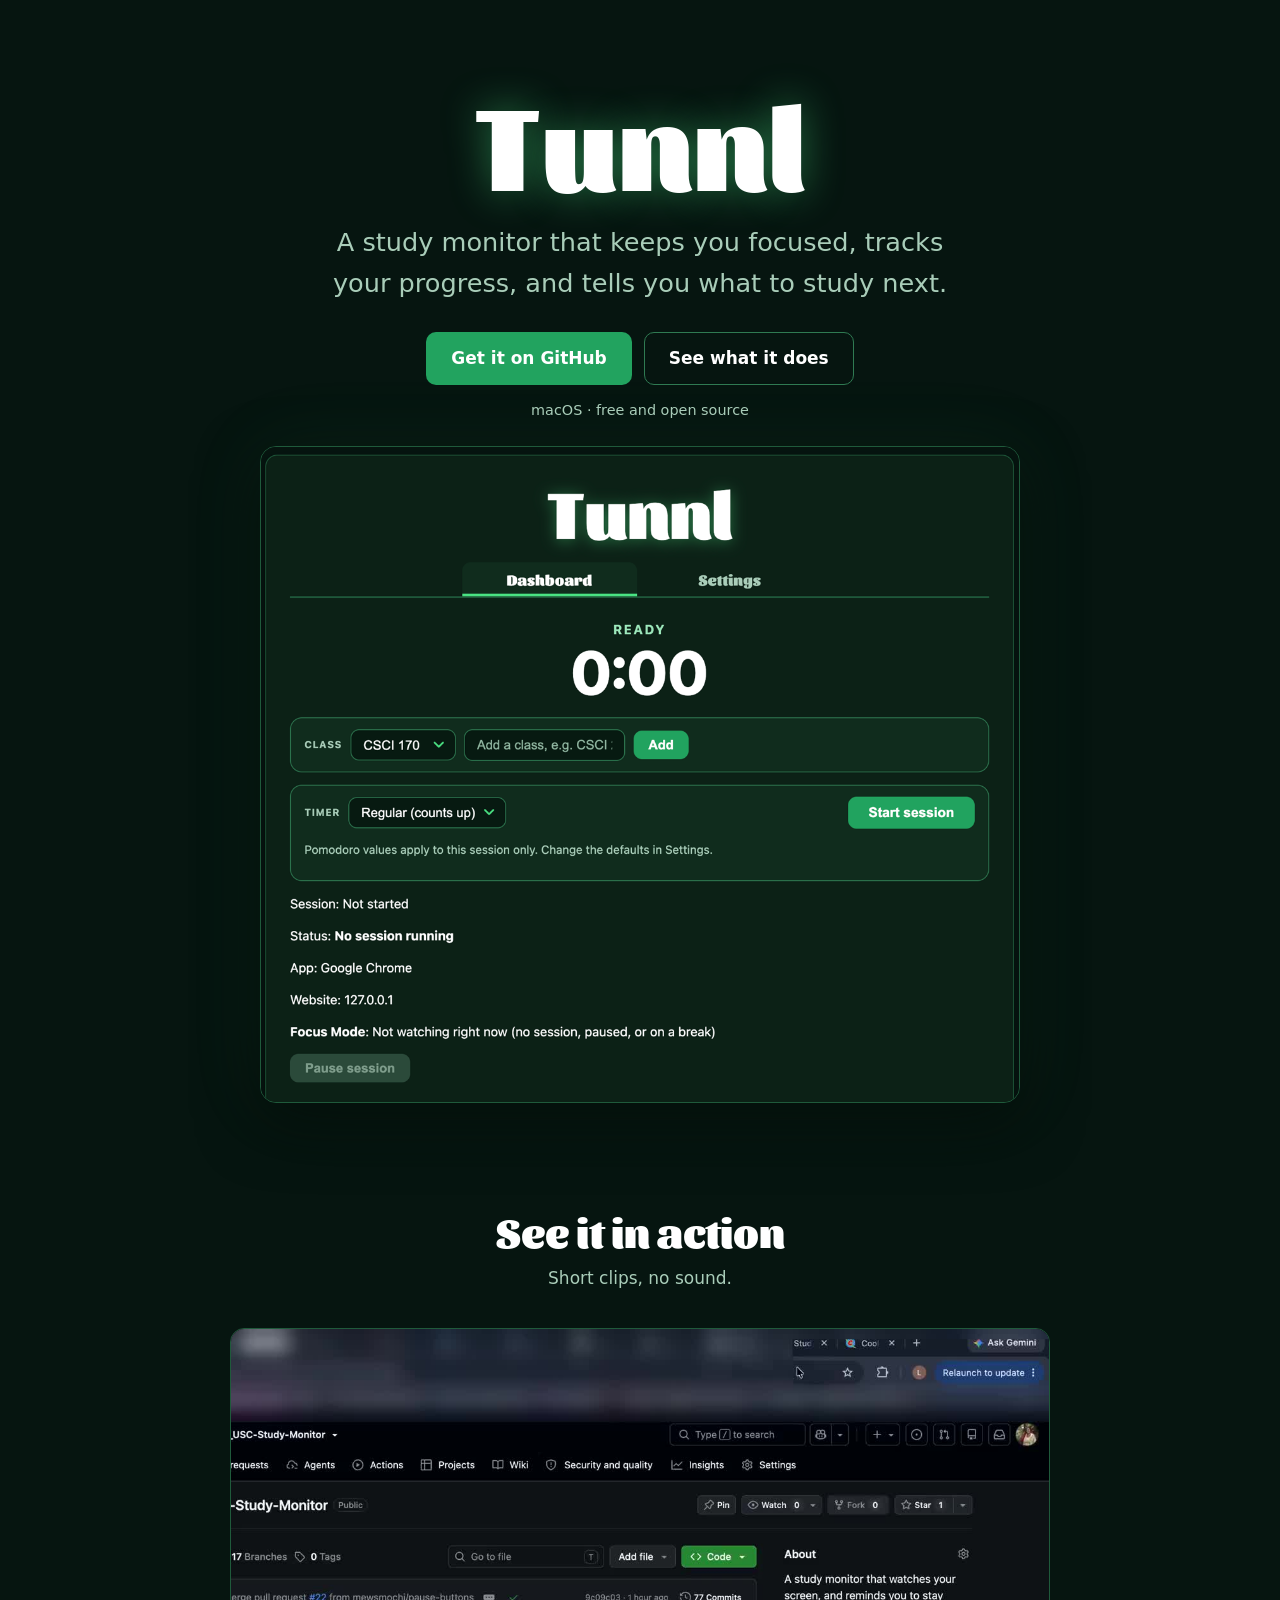
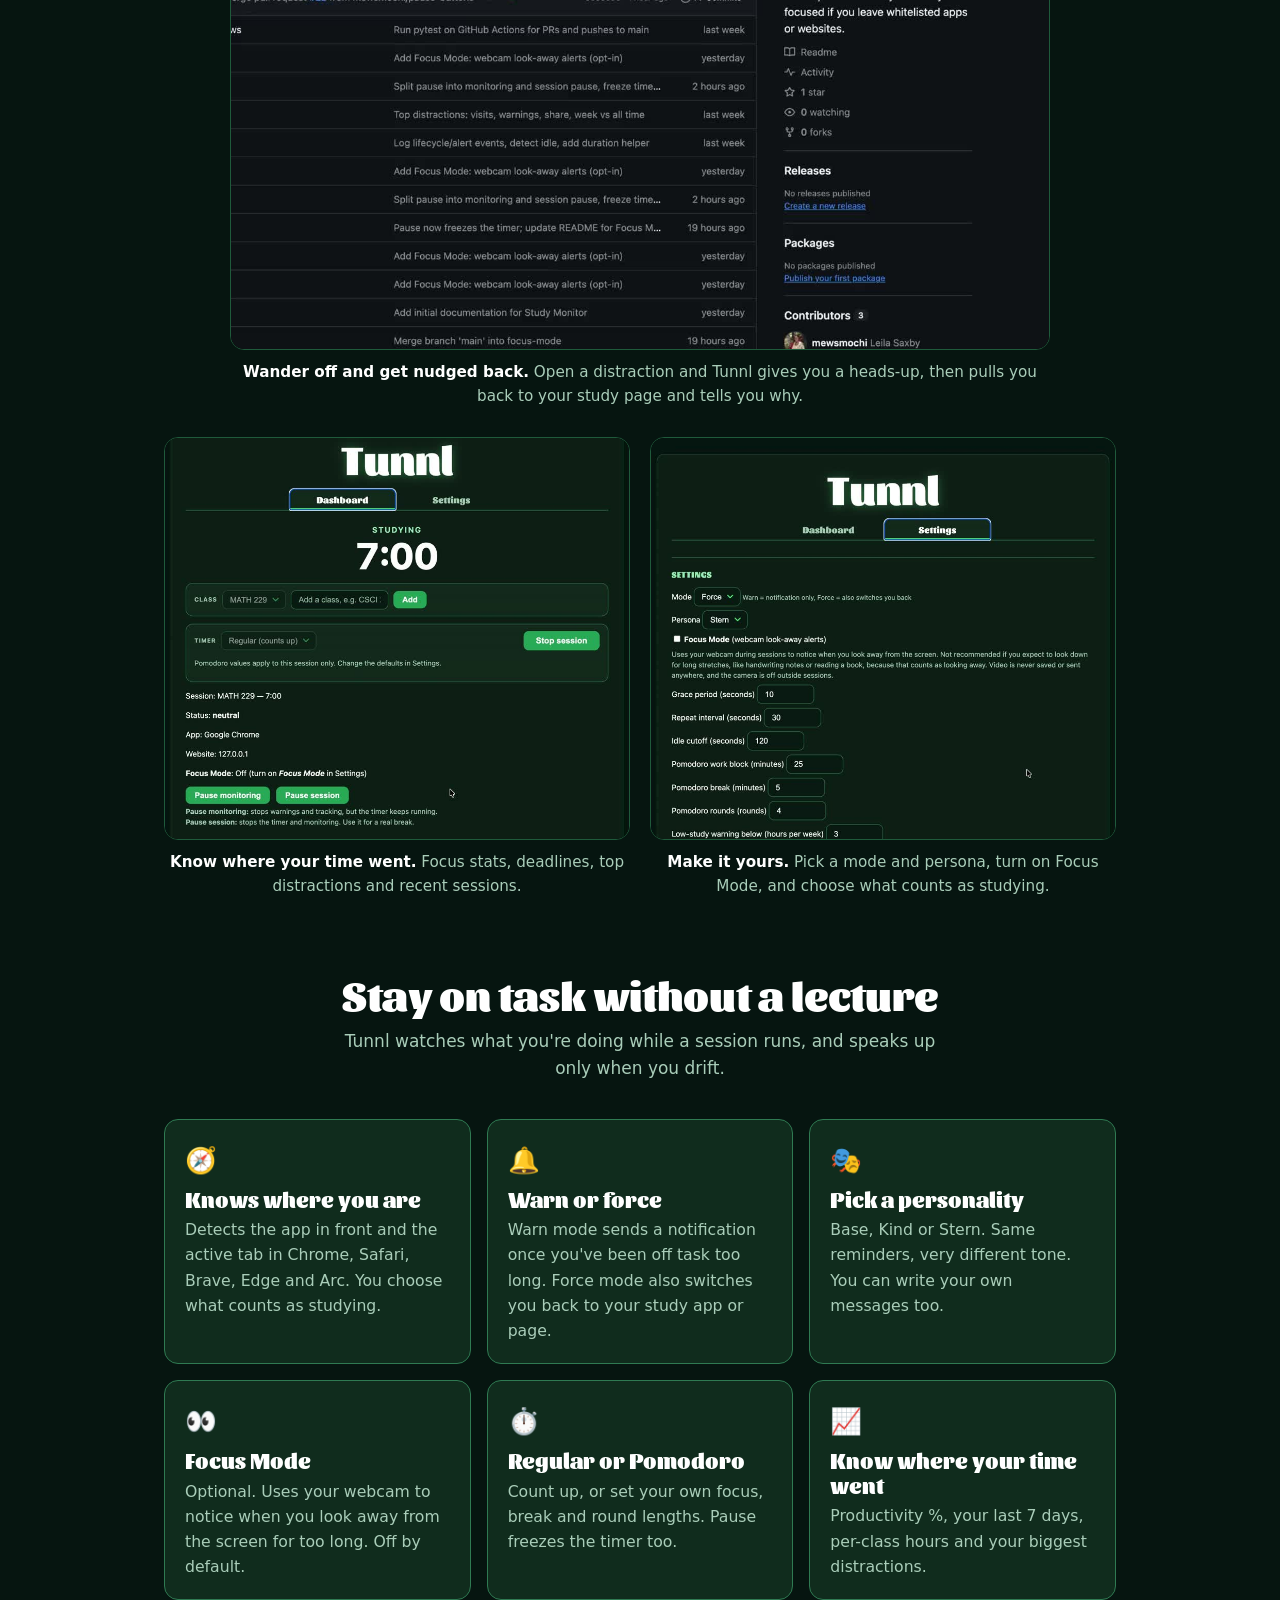
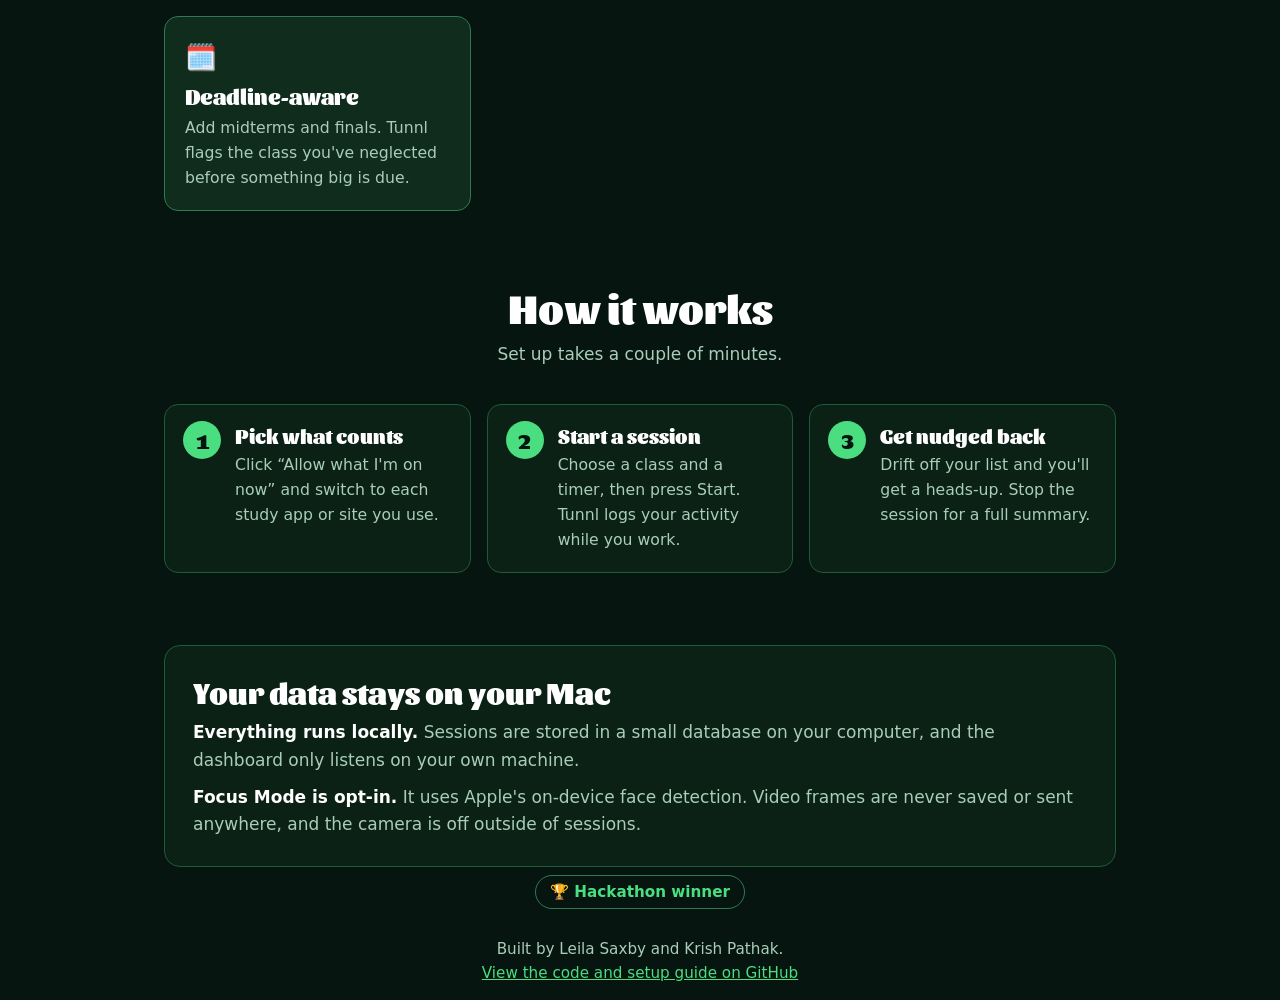
==== docs/index.html @ 22659955 "Add landing page with demo clips" ====
<!DOCTYPE html>
<html lang="en">
<head>
<meta charset="utf-8">
<meta name="viewport" content="width=device-width, initial-scale=1">
<title>Tunnl: a study monitor that keeps you focused</title>
<meta name="description" content="Tunnl watches which app or website you're on during a study session, nudges you back when you drift, and tells you what to study next. macOS, open source.">
<link rel="preconnect" href="https://fonts.googleapis.com">
<link href="https://fonts.googleapis.com/css2?family=Sansita:wght@800;900&display=swap" rel="stylesheet">
<style>
  :root {
    --bg: #061510; --panel: #0b2116; --card: #102c1d; --line: #2f7a52;
    --fg: #fff; --muted: #a9cdb9; --accent: #4ade80; --btn: #22a35f;
    --display: "Sansita", "Avenir Next", "Trebuchet MS", sans-serif;
  }
  * { box-sizing: border-box; }
  html { scroll-behavior: smooth; }
  body { margin: 0; background: var(--bg); color: var(--fg);
         font: 17px/1.6 -apple-system, system-ui, "Segoe UI", sans-serif; }
  a { color: var(--accent); }
  .wrap { max-width: 1000px; margin: 0 auto; padding: 0 24px; }
  h1, h2, h3 { font-family: var(--display); font-weight: 900; line-height: 1.15; margin: 0; }

  /* Hero */
  .hero { text-align: center; padding: 72px 0 40px; }
  .hero h1 { font-size: clamp(4rem, 14vw, 7.5rem); text-shadow: 0 0 40px rgba(74,222,128,.45); }
  .tagline { font-size: clamp(1.2rem, 3vw, 1.6rem); color: var(--muted); max-width: 640px; margin: 12px auto 28px; }
  .buttons { display: flex; gap: 12px; justify-content: center; flex-wrap: wrap; }
  .btn { display: inline-block; padding: 12px 24px; border-radius: 10px; font-weight: 700;
         text-decoration: none; background: var(--btn); color: #fff; border: 1px solid transparent; }
  .btn:hover { background: #2bbf70; }
  .btn.ghost { background: none; border-color: var(--line); color: var(--fg); }
  .btn.ghost:hover { background: var(--card); }
  .note { color: var(--muted); font-size: .9rem; margin-top: 14px; }

  /* Screenshot */
  .shot { margin: 24px auto 0; max-width: 760px; }
  .shot img { width: 100%; height: auto; display: block; border-radius: 16px;
              border: 1px solid #1f5a3b; box-shadow: 0 20px 60px rgba(0,0,0,.5), 0 0 80px rgba(74,222,128,.08); }

  /* Demo videos */
  .demo { margin: 0 auto 28px; }
  .demo video { width: 100%; height: auto; display: block; border-radius: 14px;
                border: 1px solid #1f5a3b; background: #000; }
  .demo figcaption { color: var(--muted); font-size: .95rem; margin-top: 10px; text-align: center; }
  .demo figcaption b { color: var(--fg); }
  .demo-row { display: grid; gap: 20px; grid-template-columns: repeat(auto-fit, minmax(300px, 1fr)); }
  .demo-row .demo { margin: 0; }

  /* Sections */
  section { padding: 64px 0 8px; }
  section h2 { font-size: clamp(2rem, 5vw, 2.6rem); text-align: center; margin-bottom: 10px; }
  .lead { text-align: center; color: var(--muted); max-width: 620px; margin: 0 auto 36px; }
  .grid { display: grid; gap: 16px; grid-template-columns: repeat(auto-fit, minmax(270px, 1fr)); }
  .tile { background: var(--card); border: 1px solid var(--line); border-radius: 14px; padding: 20px; }
  .tile h3 { font-size: 1.35rem; margin-bottom: 6px; }
  .tile p { margin: 0; color: var(--muted); font-size: .98rem; }
  .tile .icon { font-size: 1.6rem; display: block; margin-bottom: 6px; }

  /* Steps */
  .steps { counter-reset: step; display: grid; gap: 16px; grid-template-columns: repeat(auto-fit, minmax(240px, 1fr)); }
  .step { background: var(--panel); border: 1px solid #1f5a3b; border-radius: 14px; padding: 20px 20px 20px 70px; position: relative; }
  .step::before { counter-increment: step; content: counter(step); position: absolute; left: 18px; top: 16px;
                  width: 38px; height: 38px; border-radius: 50%; background: var(--accent); color: var(--bg);
                  font: 900 1.3rem var(--display); display: grid; place-items: center; }
  .step h3 { font-size: 1.25rem; margin-bottom: 4px; }
  .step p { margin: 0; color: var(--muted); font-size: .98rem; }

  /* Privacy */
  .privacy { background: var(--panel); border: 1px solid #1f5a3b; border-radius: 16px; padding: 28px; }
  .privacy h2 { text-align: left; font-size: 1.9rem; }
  .privacy p { color: var(--muted); margin: 10px 0 0; }
  .privacy strong { color: var(--fg); }

  footer { text-align: center; color: var(--muted); padding: 56px 0 48px; font-size: .95rem; }
  footer .badge { display: inline-block; border: 1px solid var(--line); border-radius: 999px;
                  padding: 4px 14px; margin-bottom: 12px; color: var(--accent); font-weight: 600; }
</style>
</head>
<body>

<header class="hero wrap">
  <h1>Tunnl</h1>
  <p class="tagline">A study monitor that keeps you focused, tracks your progress, and tells you what to study next.</p>
  <div class="buttons">
    <a class="btn" href="https://github.com/mewsmochi/scope_USC-Study-Monitor">Get it on GitHub</a>
    <a class="btn ghost" href="#features">See what it does</a>
  </div>
  <p class="note">macOS · free and open source</p>
  <div class="shot">
    <img src="tunnl-dashboard.png" alt="The Tunnl dashboard: a timer, a class picker, a Pomodoro option and live status.">
  </div>
</header>

<main class="wrap">

  <section id="demo">
    <h2>See it in action</h2>
    <p class="lead">Short clips, no sound.</p>
    <figure class="demo" style="max-width:820px">
      <video src="force-back-demo.mp4" poster="force-back-demo-poster.jpg" autoplay muted loop playsinline preload="metadata"></video>
      <figcaption><b>Wander off and get nudged back.</b> Open a distraction and Tunnl gives you a heads-up, then pulls you back to your study page and tells you why.</figcaption>
    </figure>
    <div class="demo-row">
      <figure class="demo">
        <video src="dashboard-tour.mp4" poster="dashboard-tour-poster.jpg" autoplay muted loop playsinline preload="metadata"></video>
        <figcaption><b>Know where your time went.</b> Focus stats, deadlines, top distractions and recent sessions.</figcaption>
      </figure>
      <figure class="demo">
        <video src="settings-tour.mp4" poster="settings-tour-poster.jpg" autoplay muted loop playsinline preload="metadata"></video>
        <figcaption><b>Make it yours.</b> Pick a mode and persona, turn on Focus Mode, and choose what counts as studying.</figcaption>
      </figure>
    </div>
  </section>

  <section id="features">
    <h2>Stay on task without a lecture</h2>
    <p class="lead">Tunnl watches what you're doing while a session runs, and speaks up only when you drift.</p>
    <div class="grid">
      <div class="tile"><span class="icon">🧭</span><h3>Knows where you are</h3>
        <p>Detects the app in front and the active tab in Chrome, Safari, Brave, Edge and Arc. You choose what counts as studying.</p></div>
      <div class="tile"><span class="icon">🔔</span><h3>Warn or force</h3>
        <p>Warn mode sends a notification once you've been off task too long. Force mode also switches you back to your study app or page.</p></div>
      <div class="tile"><span class="icon">🎭</span><h3>Pick a personality</h3>
        <p>Base, Kind or Stern. Same reminders, very different tone. You can write your own messages too.</p></div>
      <div class="tile"><span class="icon">👀</span><h3>Focus Mode</h3>
        <p>Optional. Uses your webcam to notice when you look away from the screen for too long. Off by default.</p></div>
      <div class="tile"><span class="icon">⏱️</span><h3>Regular or Pomodoro</h3>
        <p>Count up, or set your own focus, break and round lengths. Pause freezes the timer too.</p></div>
      <div class="tile"><span class="icon">📈</span><h3>Know where your time went</h3>
        <p>Productivity %, your last 7 days, per-class hours and your biggest distractions.</p></div>
      <div class="tile"><span class="icon">🗓️</span><h3>Deadline-aware</h3>
        <p>Add midterms and finals. Tunnl flags the class you've neglected before something big is due.</p></div>
    </div>
  </section>

  <section>
    <h2>How it works</h2>
    <p class="lead">Set up takes a couple of minutes.</p>
    <div class="steps">
      <div class="step"><h3>Pick what counts</h3><p>Click “Allow what I'm on now” and switch to each study app or site you use.</p></div>
      <div class="step"><h3>Start a session</h3><p>Choose a class and a timer, then press Start. Tunnl logs your activity while you work.</p></div>
      <div class="step"><h3>Get nudged back</h3><p>Drift off your list and you'll get a heads-up. Stop the session for a full summary.</p></div>
    </div>
  </section>

  <section>
    <div class="privacy">
      <h2>Your data stays on your Mac</h2>
      <p><strong>Everything runs locally.</strong> Sessions are stored in a small database on your computer, and the dashboard only listens on your own machine.</p>
      <p><strong>Focus Mode is opt-in.</strong> It uses Apple's on-device face detection. Video frames are never saved or sent anywhere, and the camera is off outside of sessions.</p>
    </div>
  </section>

</main>

<footer class="wrap">
  <div class="badge">🏆 Hackathon winner</div>
  <p>Built by Leila Saxby and Krish Pathak.<br>
  <a href="https://github.com/mewsmochi/scope_USC-Study-Monitor">View the code and setup guide on GitHub</a></p>
</footer>

</body>
</html>
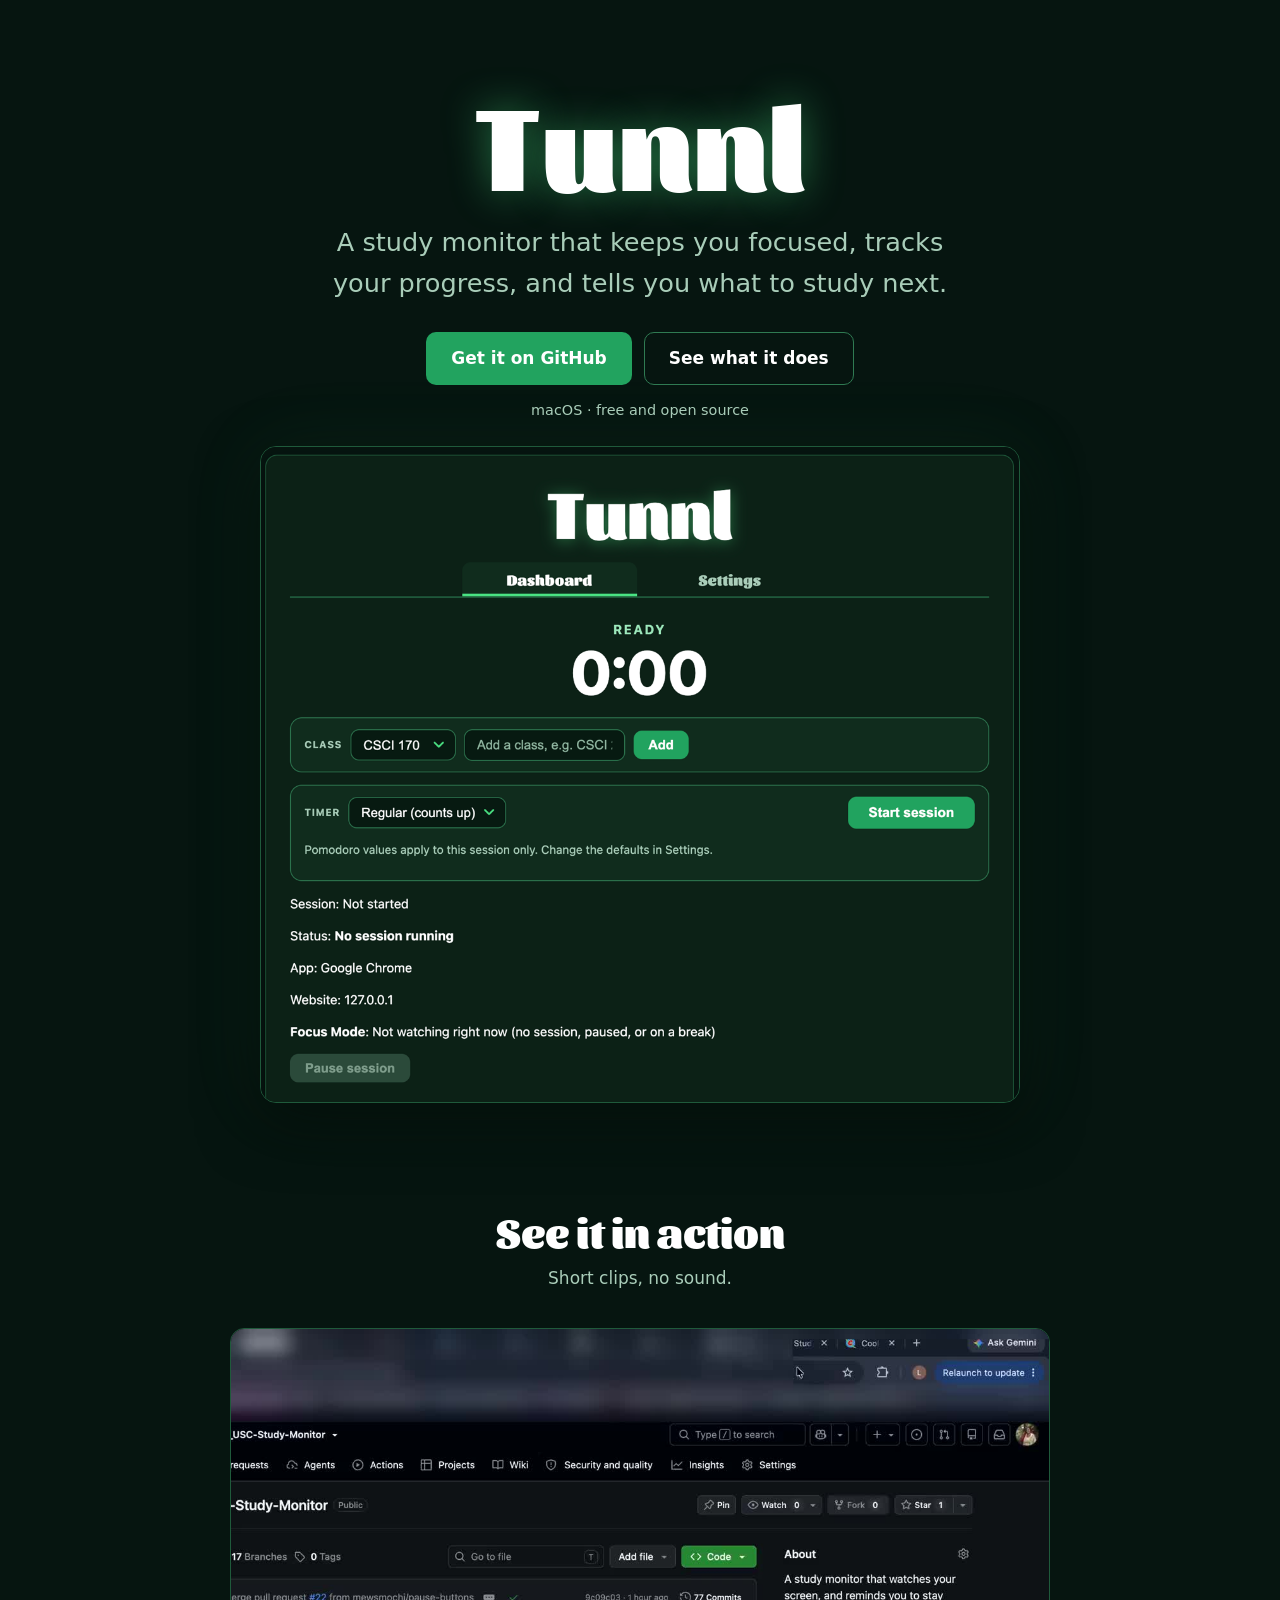
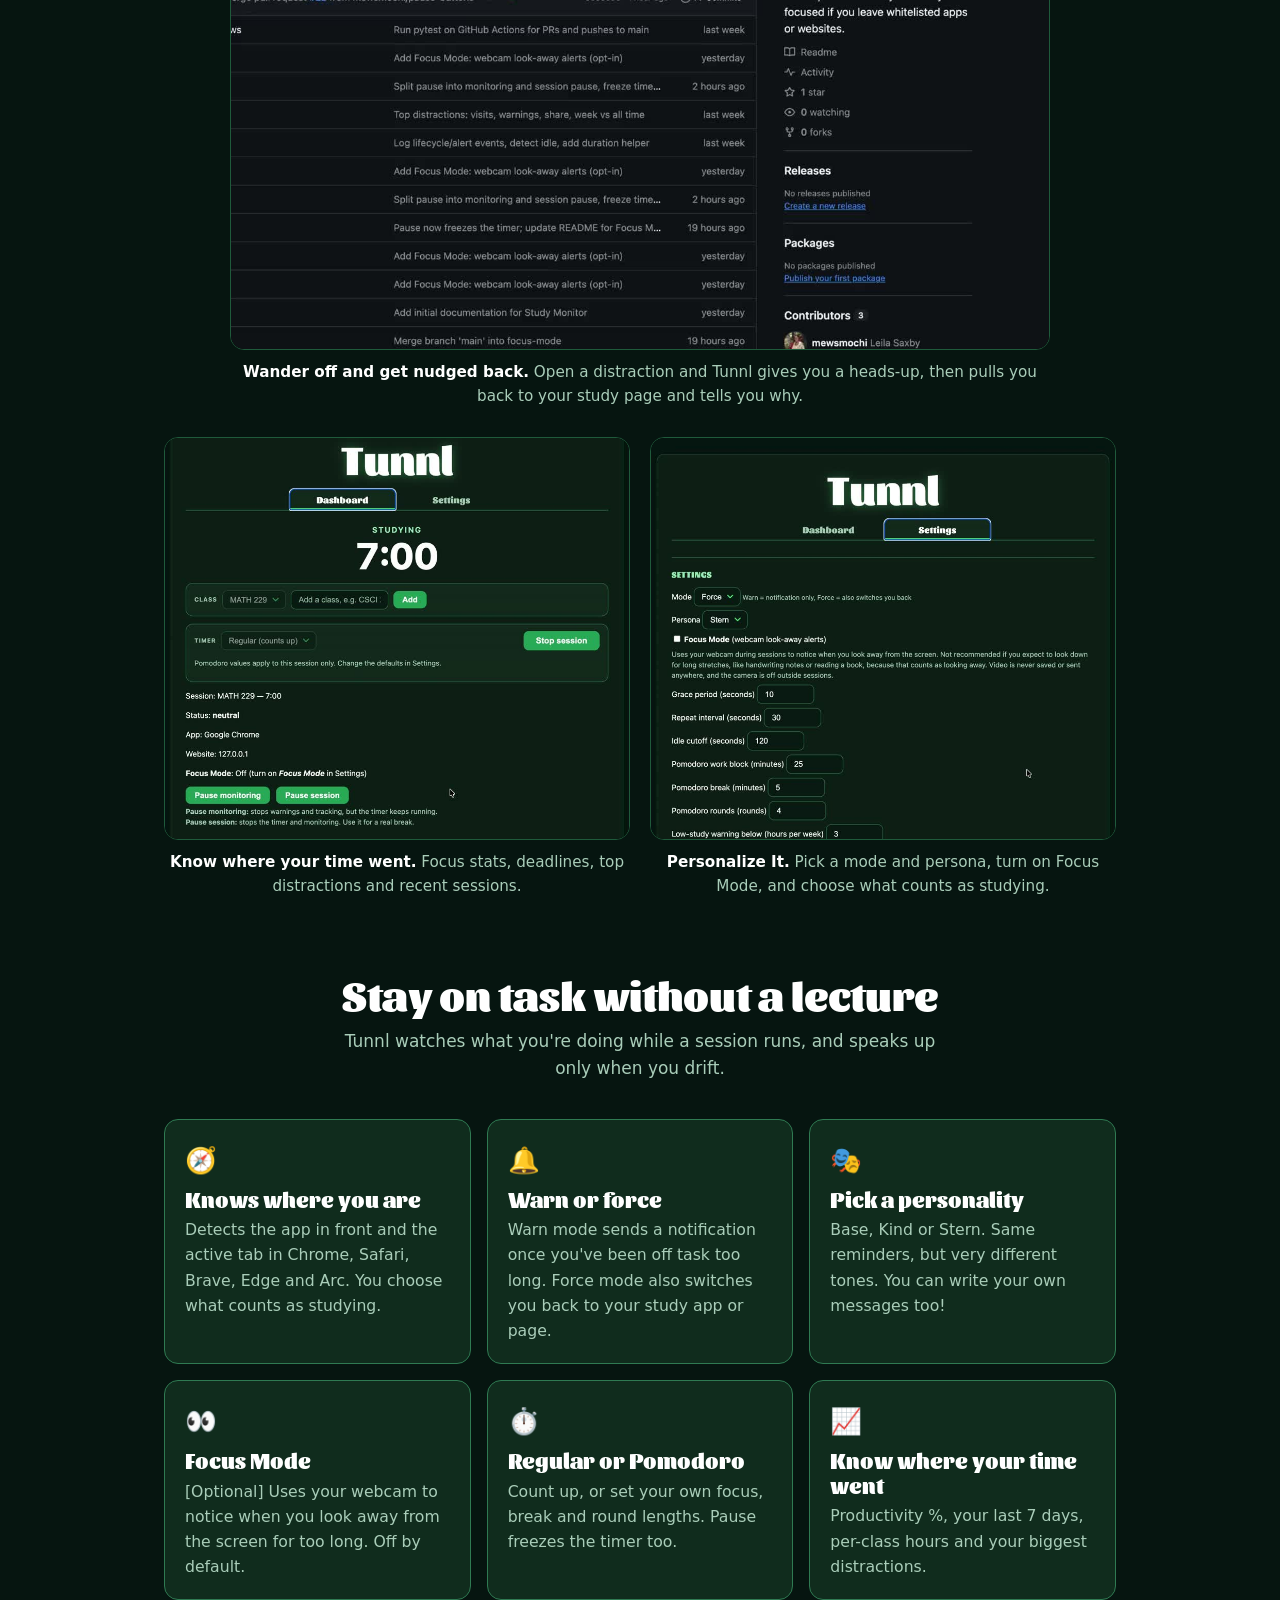
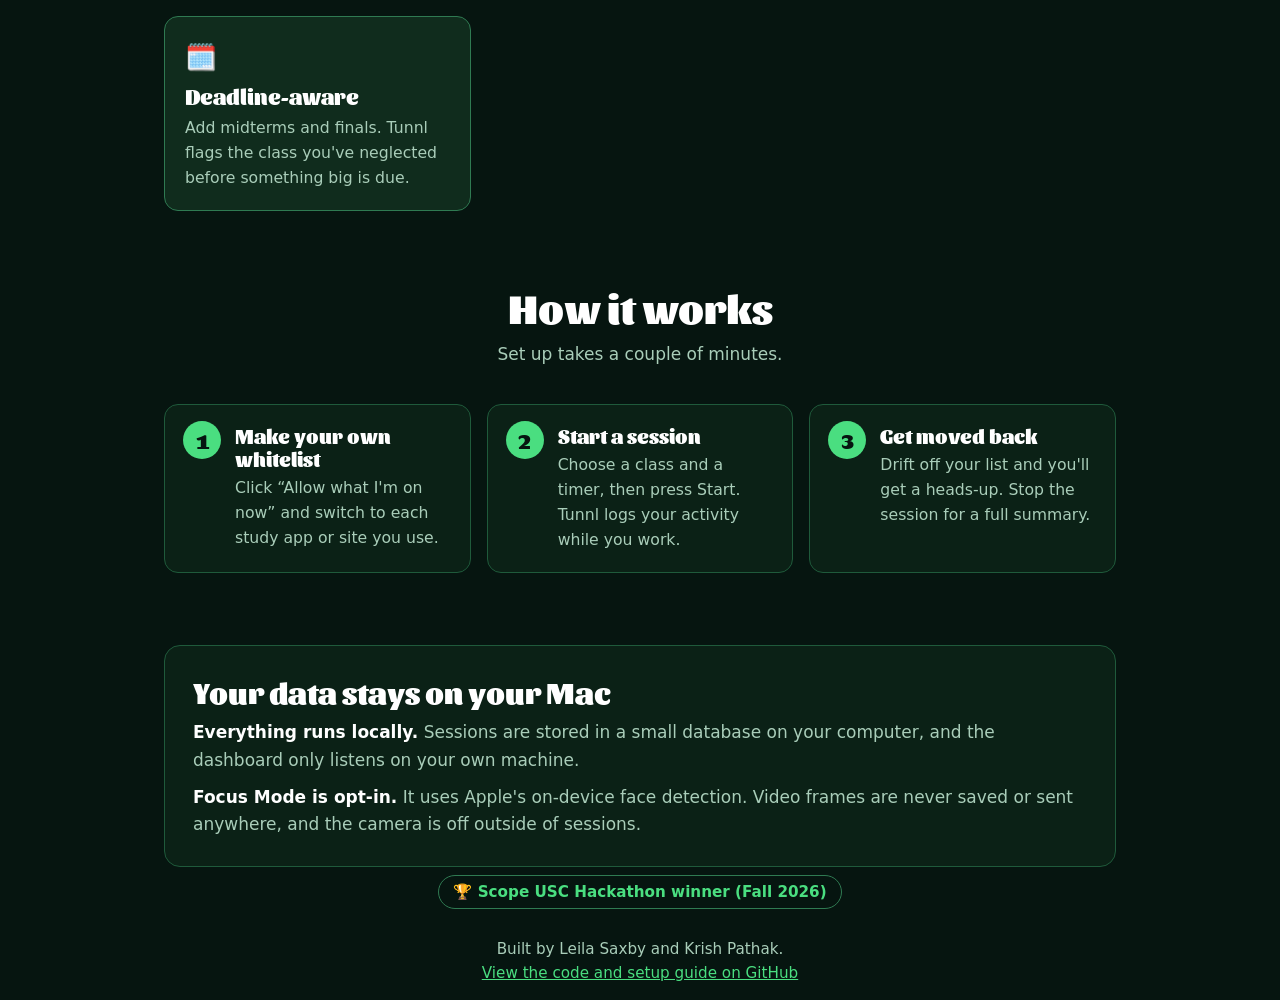
==== commit a3f2cb7e: "Update captions and text for clarity" ====
--- a/docs/index.html
+++ b/docs/index.html
@@ -108,7 +108,7 @@
       </figure>
       <figure class="demo">
         <video src="settings-tour.mp4" poster="settings-tour-poster.jpg" autoplay muted loop playsinline preload="metadata"></video>
-        <figcaption><b>Make it yours.</b> Pick a mode and persona, turn on Focus Mode, and choose what counts as studying.</figcaption>
+        <figcaption><b>Personalize It.</b> Pick a mode and persona, turn on Focus Mode, and choose what counts as studying.</figcaption>
       </figure>
     </div>
   </section>
@@ -122,9 +122,9 @@
       <div class="tile"><span class="icon">🔔</span><h3>Warn or force</h3>
         <p>Warn mode sends a notification once you've been off task too long. Force mode also switches you back to your study app or page.</p></div>
       <div class="tile"><span class="icon">🎭</span><h3>Pick a personality</h3>
-        <p>Base, Kind or Stern. Same reminders, very different tone. You can write your own messages too.</p></div>
+        <p>Base, Kind or Stern. Same reminders, but very different tones. You can write your own messages too!</p></div>
       <div class="tile"><span class="icon">👀</span><h3>Focus Mode</h3>
-        <p>Optional. Uses your webcam to notice when you look away from the screen for too long. Off by default.</p></div>
+        <p>[Optional] Uses your webcam to notice when you look away from the screen for too long. Off by default.</p></div>
       <div class="tile"><span class="icon">⏱️</span><h3>Regular or Pomodoro</h3>
         <p>Count up, or set your own focus, break and round lengths. Pause freezes the timer too.</p></div>
       <div class="tile"><span class="icon">📈</span><h3>Know where your time went</h3>
@@ -138,9 +138,9 @@
     <h2>How it works</h2>
     <p class="lead">Set up takes a couple of minutes.</p>
     <div class="steps">
-      <div class="step"><h3>Pick what counts</h3><p>Click “Allow what I'm on now” and switch to each study app or site you use.</p></div>
+      <div class="step"><h3>Make your own whitelist</h3><p>Click “Allow what I'm on now” and switch to each study app or site you use.</p></div>
       <div class="step"><h3>Start a session</h3><p>Choose a class and a timer, then press Start. Tunnl logs your activity while you work.</p></div>
-      <div class="step"><h3>Get nudged back</h3><p>Drift off your list and you'll get a heads-up. Stop the session for a full summary.</p></div>
+      <div class="step"><h3>Get moved back</h3><p>Drift off your list and you'll get a heads-up. Stop the session for a full summary.</p></div>
     </div>
   </section>
 
@@ -155,7 +155,7 @@
 </main>
 
 <footer class="wrap">
-  <div class="badge">🏆 Hackathon winner</div>
+  <div class="badge">🏆 Scope USC Hackathon winner (Fall 2026) </div>
   <p>Built by Leila Saxby and Krish Pathak.<br>
   <a href="https://github.com/mewsmochi/scope_USC-Study-Monitor">View the code and setup guide on GitHub</a></p>
 </footer>
